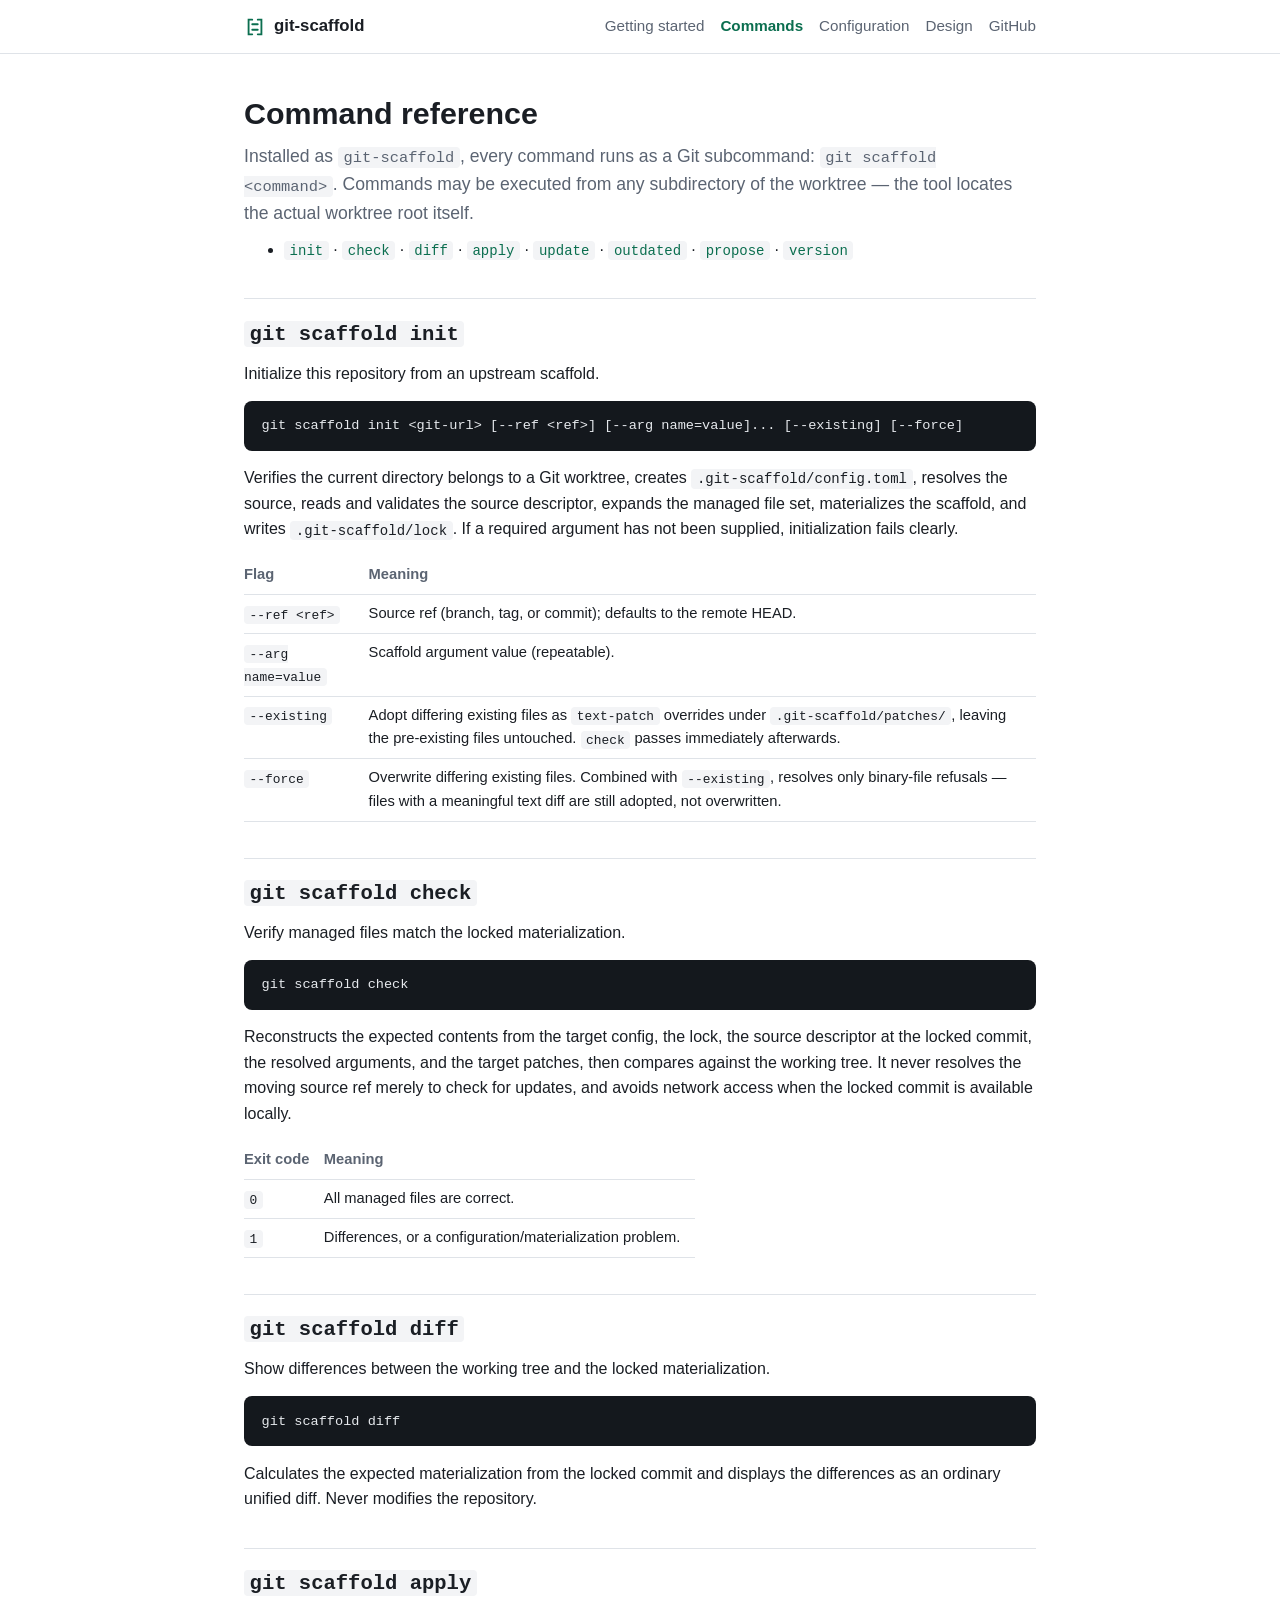
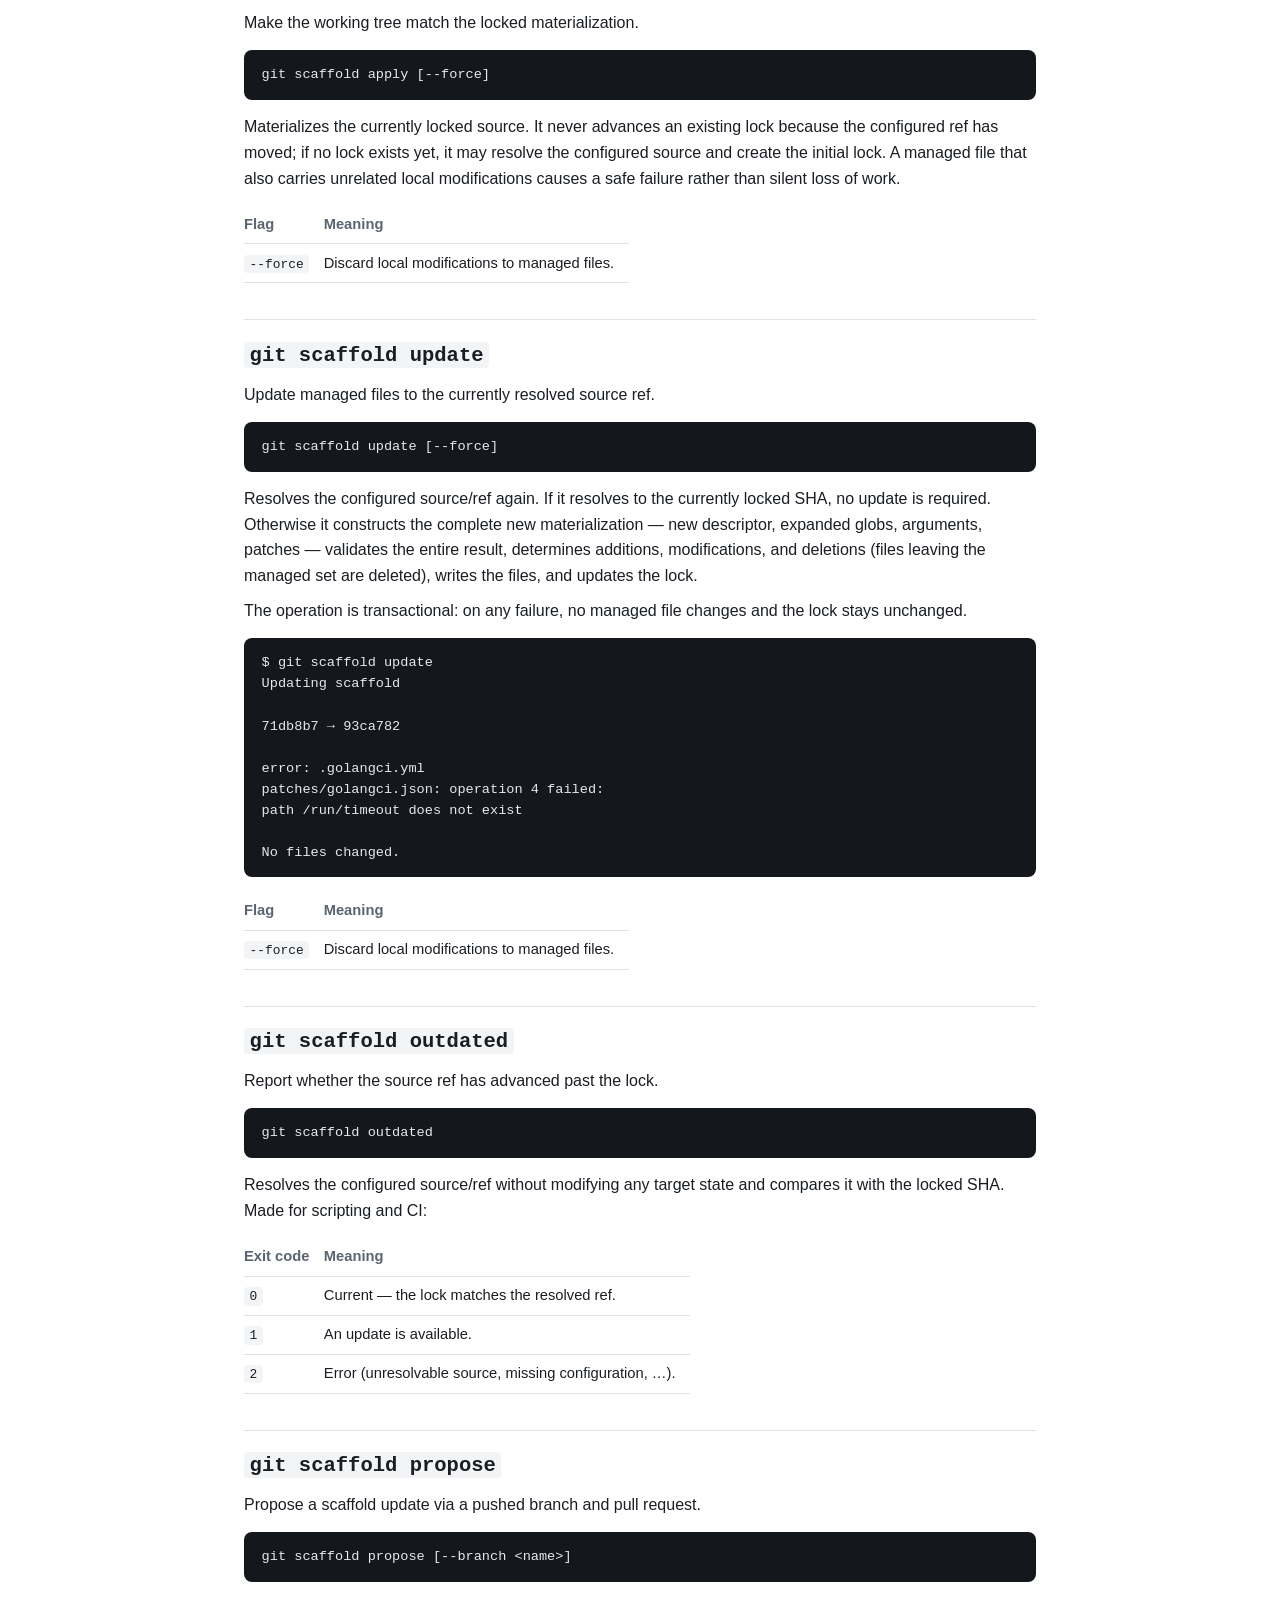
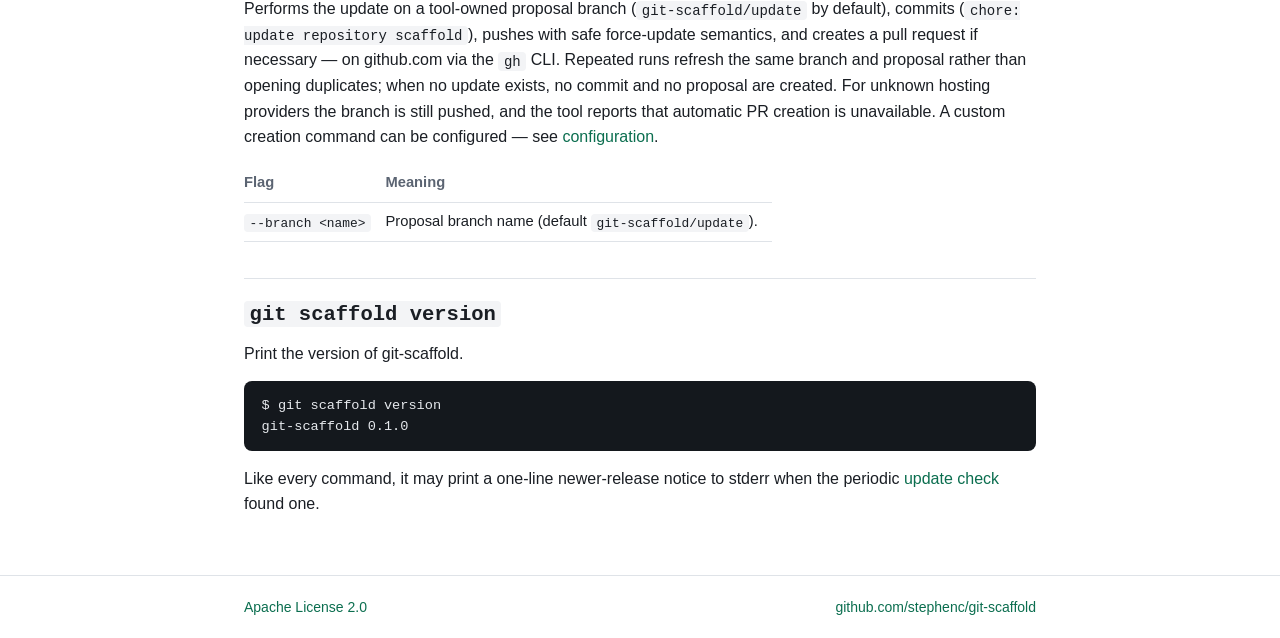
==== docs/commands.html @ 42dbfb37 "chore: initial implementation" ====
<!DOCTYPE html>
<html lang="en">
<head>
<meta charset="utf-8">
<meta name="viewport" content="width=device-width, initial-scale=1">
<title>Commands — git-scaffold</title>
<meta name="description" content="Reference for git scaffold init, check, diff, apply, update, outdated, propose, and version.">
<link rel="stylesheet" href="./style.css">
</head>
<body>

<header class="site">
  <div class="site-inner">
    <a class="brand" href="./index.html">
      <svg width="22" height="22" viewBox="0 0 24 24" fill="none" stroke="currentColor" stroke-width="2" stroke-linecap="round" style="color: var(--accent)" aria-hidden="true"><path d="M9 4H5v16h4"/><path d="M15 4h4v16h-4"/><path d="M9 9h6M9 15h6"/></svg>
      git-scaffold
    </a>
    <nav class="site-nav">
      <a href="./getting-started.html">Getting started</a>
      <a href="./commands.html" aria-current="page">Commands</a>
      <a href="./configuration.html">Configuration</a>
      <a href="./design.html">Design</a>
      <a href="https://github.com/stephenc/git-scaffold">GitHub</a>
    </nav>
  </div>
</header>

<main>

<h1>Command reference</h1>

<p class="lead">Installed as <code>git-scaffold</code>, every command runs as
a Git subcommand: <code>git scaffold &lt;command&gt;</code>. Commands may be
executed from any subdirectory of the worktree — the tool locates the actual
worktree root itself.</p>

<ul>
  <li><a href="#init"><code>init</code></a> ·
      <a href="#check"><code>check</code></a> ·
      <a href="#diff"><code>diff</code></a> ·
      <a href="#apply"><code>apply</code></a> ·
      <a href="#update"><code>update</code></a> ·
      <a href="#outdated"><code>outdated</code></a> ·
      <a href="#propose"><code>propose</code></a> ·
      <a href="#version"><code>version</code></a></li>
</ul>

<h2 id="init"><code>git scaffold init</code></h2>

<p>Initialize this repository from an upstream scaffold.</p>

<pre><code>git scaffold init &lt;git-url&gt; [--ref &lt;ref&gt;] [--arg name=value]... [--existing] [--force]</code></pre>

<p>Verifies the current directory belongs to a Git worktree, creates
<code>.git-scaffold/config.toml</code>, resolves the source, reads and
validates the source descriptor, expands the managed file set, materializes
the scaffold, and writes <code>.git-scaffold/lock</code>. If a required
argument has not been supplied, initialization fails clearly.</p>

<div class="table-wrap">
<table>
  <tr><th>Flag</th><th>Meaning</th></tr>
  <tr><td><code>--ref &lt;ref&gt;</code></td>
      <td>Source ref (branch, tag, or commit); defaults to the remote HEAD.</td></tr>
  <tr><td><code>--arg name=value</code></td>
      <td>Scaffold argument value (repeatable).</td></tr>
  <tr><td><code>--existing</code></td>
      <td>Adopt differing existing files as <code>text-patch</code> overrides
      under <code>.git-scaffold/patches/</code>, leaving the pre-existing
      files untouched. <code>check</code> passes immediately afterwards.</td></tr>
  <tr><td><code>--force</code></td>
      <td>Overwrite differing existing files. Combined with
      <code>--existing</code>, resolves only binary-file refusals — files with
      a meaningful text diff are still adopted, not overwritten.</td></tr>
</table>
</div>

<h2 id="check"><code>git scaffold check</code></h2>

<p>Verify managed files match the locked materialization.</p>

<pre><code>git scaffold check</code></pre>

<p>Reconstructs the expected contents from the target config, the lock, the
source descriptor at the locked commit, the resolved arguments, and the
target patches, then compares against the working tree. It never resolves the
moving source ref merely to check for updates, and avoids network access when
the locked commit is available locally.</p>

<div class="table-wrap">
<table>
  <tr><th>Exit code</th><th>Meaning</th></tr>
  <tr><td><code>0</code></td><td>All managed files are correct.</td></tr>
  <tr><td><code>1</code></td><td>Differences, or a configuration/materialization problem.</td></tr>
</table>
</div>

<h2 id="diff"><code>git scaffold diff</code></h2>

<p>Show differences between the working tree and the locked materialization.</p>

<pre><code>git scaffold diff</code></pre>

<p>Calculates the expected materialization from the locked commit and
displays the differences as an ordinary unified diff. Never modifies the
repository.</p>

<h2 id="apply"><code>git scaffold apply</code></h2>

<p>Make the working tree match the locked materialization.</p>

<pre><code>git scaffold apply [--force]</code></pre>

<p>Materializes the currently locked source. It never advances an existing
lock because the configured ref has moved; if no lock exists yet, it may
resolve the configured source and create the initial lock. A managed file
that also carries unrelated local modifications causes a safe failure rather
than silent loss of work.</p>

<div class="table-wrap">
<table>
  <tr><th>Flag</th><th>Meaning</th></tr>
  <tr><td><code>--force</code></td>
      <td>Discard local modifications to managed files.</td></tr>
</table>
</div>

<h2 id="update"><code>git scaffold update</code></h2>

<p>Update managed files to the currently resolved source ref.</p>

<pre><code>git scaffold update [--force]</code></pre>

<p>Resolves the configured source/ref again. If it resolves to the currently
locked SHA, no update is required. Otherwise it constructs the complete new
materialization — new descriptor, expanded globs, arguments, patches —
validates the entire result, determines additions, modifications, and
deletions (files leaving the managed set are deleted), writes the files, and
updates the lock.</p>

<p>The operation is transactional: on any failure, no managed file changes
and the lock stays unchanged.</p>

<pre><code>$ git scaffold update
Updating scaffold

71db8b7 → 93ca782

error: .golangci.yml
patches/golangci.json: operation 4 failed:
path /run/timeout does not exist

No files changed.</code></pre>

<div class="table-wrap">
<table>
  <tr><th>Flag</th><th>Meaning</th></tr>
  <tr><td><code>--force</code></td>
      <td>Discard local modifications to managed files.</td></tr>
</table>
</div>

<h2 id="outdated"><code>git scaffold outdated</code></h2>

<p>Report whether the source ref has advanced past the lock.</p>

<pre><code>git scaffold outdated</code></pre>

<p>Resolves the configured source/ref without modifying any target state and
compares it with the locked SHA. Made for scripting and CI:</p>

<div class="table-wrap">
<table>
  <tr><th>Exit code</th><th>Meaning</th></tr>
  <tr><td><code>0</code></td><td>Current — the lock matches the resolved ref.</td></tr>
  <tr><td><code>1</code></td><td>An update is available.</td></tr>
  <tr><td><code>2</code></td><td>Error (unresolvable source, missing configuration, …).</td></tr>
</table>
</div>

<h2 id="propose"><code>git scaffold propose</code></h2>

<p>Propose a scaffold update via a pushed branch and pull request.</p>

<pre><code>git scaffold propose [--branch &lt;name&gt;]</code></pre>

<p>Performs the update on a tool-owned proposal branch
(<code>git-scaffold/update</code> by default), commits
(<code>chore: update repository scaffold</code>), pushes with safe
force-update semantics, and creates a pull request if necessary — on
github.com via the <code>gh</code> CLI. Repeated runs refresh the same branch
and proposal rather than opening duplicates; when no update exists, no commit
and no proposal are created. For unknown hosting providers the branch is
still pushed, and the tool reports that automatic PR creation is unavailable.
A custom creation command can be configured — see
<a href="./configuration.html#propose">configuration</a>.</p>

<div class="table-wrap">
<table>
  <tr><th>Flag</th><th>Meaning</th></tr>
  <tr><td><code>--branch &lt;name&gt;</code></td>
      <td>Proposal branch name (default <code>git-scaffold/update</code>).</td></tr>
</table>
</div>

<h2 id="version"><code>git scaffold version</code></h2>

<p>Print the version of git-scaffold.</p>

<pre><code>$ git scaffold version
git-scaffold 0.1.0</code></pre>

<p>Like every command, it may print a one-line newer-release notice to stderr
when the periodic <a href="./configuration.html#tool">update check</a> found
one.</p>

</main>

<footer class="site">
  <div class="site-inner">
    <span><a href="https://github.com/stephenc/git-scaffold/blob/main/LICENSE">Apache License 2.0</a></span>
    <span><a href="https://github.com/stephenc/git-scaffold">github.com/stephenc/git-scaffold</a></span>
  </div>
</footer>

</body>
</html>
---- docs/style.css ----
/* git-scaffold site — hand-written, no build step */

:root {
  --bg: #ffffff;
  --bg-soft: #f6f7f9;
  --fg: #1a1e24;
  --fg-muted: #5b6472;
  --accent: #0b6e4f;
  --accent-soft: #e5f2ec;
  --border: #dfe3e8;
  --code-bg: #f3f4f6;
  --pre-bg: #14181d;
  --pre-fg: #e6e9ed;
  --pre-comment: #8b95a3;
  --link: #0b6e4f;
}

@media (prefers-color-scheme: dark) {
  :root {
    --bg: #12151a;
    --bg-soft: #191d24;
    --fg: #e4e7eb;
    --fg-muted: #99a2af;
    --accent: #4cc296;
    --accent-soft: #16241f;
    --border: #2a303a;
    --code-bg: #21262e;
    --pre-bg: #0c0f13;
    --pre-fg: #dce0e5;
    --pre-comment: #7b8592;
    --link: #4cc296;
  }
}

* { box-sizing: border-box; }

html { -webkit-text-size-adjust: 100%; }

body {
  margin: 0;
  background: var(--bg);
  color: var(--fg);
  font-family: -apple-system, BlinkMacSystemFont, "Segoe UI", Roboto,
    "Helvetica Neue", Arial, sans-serif;
  font-size: 16px;
  line-height: 1.6;
}

a { color: var(--link); text-decoration: none; }
a:hover { text-decoration: underline; }

/* ---------- header ---------- */

header.site {
  border-bottom: 1px solid var(--border);
  background: var(--bg);
}

.site-inner {
  max-width: 52rem;
  margin: 0 auto;
  padding: 0.75rem 1.25rem;
  display: flex;
  align-items: center;
  gap: 1rem;
  flex-wrap: wrap;
}

.brand {
  display: flex;
  align-items: center;
  gap: 0.5rem;
  font-weight: 600;
  color: var(--fg);
  font-size: 1.05rem;
}
.brand:hover { text-decoration: none; }
.brand svg { display: block; }

nav.site-nav {
  display: flex;
  gap: 0.25rem 1rem;
  flex-wrap: wrap;
  margin-left: auto;
  font-size: 0.95rem;
}
nav.site-nav a { color: var(--fg-muted); padding: 0.15rem 0; }
nav.site-nav a:hover { color: var(--fg); text-decoration: none; }
nav.site-nav a[aria-current="page"] {
  color: var(--accent);
  font-weight: 600;
}

/* ---------- layout ---------- */

main {
  max-width: 52rem;
  margin: 0 auto;
  padding: 1.5rem 1.25rem 3rem;
}

h1 { font-size: 1.9rem; line-height: 1.25; margin: 1rem 0 0.5rem; }
h2 {
  font-size: 1.35rem;
  margin: 2.25rem 0 0.5rem;
  padding-top: 1rem;
  border-top: 1px solid var(--border);
}
h3 { font-size: 1.1rem; margin: 1.75rem 0 0.4rem; }
h2 code, h3 code { font-size: 0.95em; }

p, ul, ol { margin: 0.6rem 0; }
li { margin: 0.25rem 0; }

.lead { font-size: 1.1rem; color: var(--fg-muted); }

hr { border: none; border-top: 1px solid var(--border); margin: 2rem 0; }

/* ---------- code ---------- */

code, pre, kbd {
  font-family: ui-monospace, SFMono-Regular, "SF Mono", Menlo, Consolas,
    "Liberation Mono", monospace;
}

code {
  background: var(--code-bg);
  padding: 0.1rem 0.35rem;
  border-radius: 4px;
  font-size: 0.875em;
}

pre {
  background: var(--pre-bg);
  color: var(--pre-fg);
  border-radius: 8px;
  padding: 0.9rem 1.1rem;
  overflow-x: auto;
  font-size: 0.85rem;
  line-height: 1.55;
  margin: 0.9rem 0;
}

pre code {
  background: none;
  padding: 0;
  border-radius: 0;
  font-size: inherit;
  color: inherit;
}

pre .cm { color: var(--pre-comment); }

/* ---------- hero (index) ---------- */

.hero { padding: 2.25rem 0 1rem; }
.hero h1 {
  font-size: 2.3rem;
  margin: 0.5rem 0;
  letter-spacing: -0.02em;
}
.hero .tagline {
  font-size: 1.2rem;
  color: var(--fg-muted);
  max-width: 40rem;
  margin: 0.75rem 0 1.25rem;
}
.hero .tagline strong { color: var(--fg); }

.cta { display: flex; gap: 0.75rem; flex-wrap: wrap; margin: 1.25rem 0; }
.btn {
  display: inline-block;
  padding: 0.5rem 1.1rem;
  border-radius: 6px;
  font-weight: 600;
  font-size: 0.95rem;
  border: 1px solid var(--border);
  color: var(--fg);
}
.btn:hover { text-decoration: none; border-color: var(--fg-muted); }
.btn.primary {
  background: var(--accent);
  border-color: var(--accent);
  color: #fff;
}
@media (prefers-color-scheme: dark) {
  .btn.primary { color: #0c1512; }
}
.btn.primary:hover { filter: brightness(1.08); }

/* ---------- feature grid ---------- */

.features {
  display: grid;
  grid-template-columns: repeat(auto-fit, minmax(15rem, 1fr));
  gap: 0.9rem;
  margin: 1.5rem 0;
  padding: 0;
  list-style: none;
}
.features li {
  margin: 0;
  padding: 0.9rem 1rem;
  border: 1px solid var(--border);
  border-radius: 8px;
  background: var(--bg-soft);
}
.features h3 { margin: 0 0 0.3rem; font-size: 1rem; }
.features p { margin: 0; font-size: 0.92rem; color: var(--fg-muted); }

/* ---------- tables ---------- */

.table-wrap { overflow-x: auto; margin: 0.9rem 0; }
table {
  border-collapse: collapse;
  font-size: 0.92rem;
  min-width: 24rem;
}
th, td {
  text-align: left;
  padding: 0.45rem 0.9rem 0.45rem 0;
  border-bottom: 1px solid var(--border);
  vertical-align: top;
}
th { color: var(--fg-muted); font-weight: 600; }

/* ---------- notes ---------- */

.note {
  border-left: 3px solid var(--accent);
  background: var(--accent-soft);
  padding: 0.6rem 1rem;
  border-radius: 0 6px 6px 0;
  margin: 0.9rem 0;
  font-size: 0.95rem;
}

blockquote {
  margin: 1rem 0;
  padding: 0.6rem 1.1rem;
  border-left: 3px solid var(--accent);
  background: var(--bg-soft);
  border-radius: 0 6px 6px 0;
  color: var(--fg);
  font-style: italic;
}
blockquote p { margin: 0.2rem 0; }

/* ---------- footer ---------- */

footer.site {
  border-top: 1px solid var(--border);
  color: var(--fg-muted);
  font-size: 0.875rem;
}
footer.site .site-inner {
  padding: 1.25rem;
  justify-content: space-between;
}

@media (max-width: 480px) {
  .hero h1 { font-size: 1.8rem; }
  h1 { font-size: 1.55rem; }
}
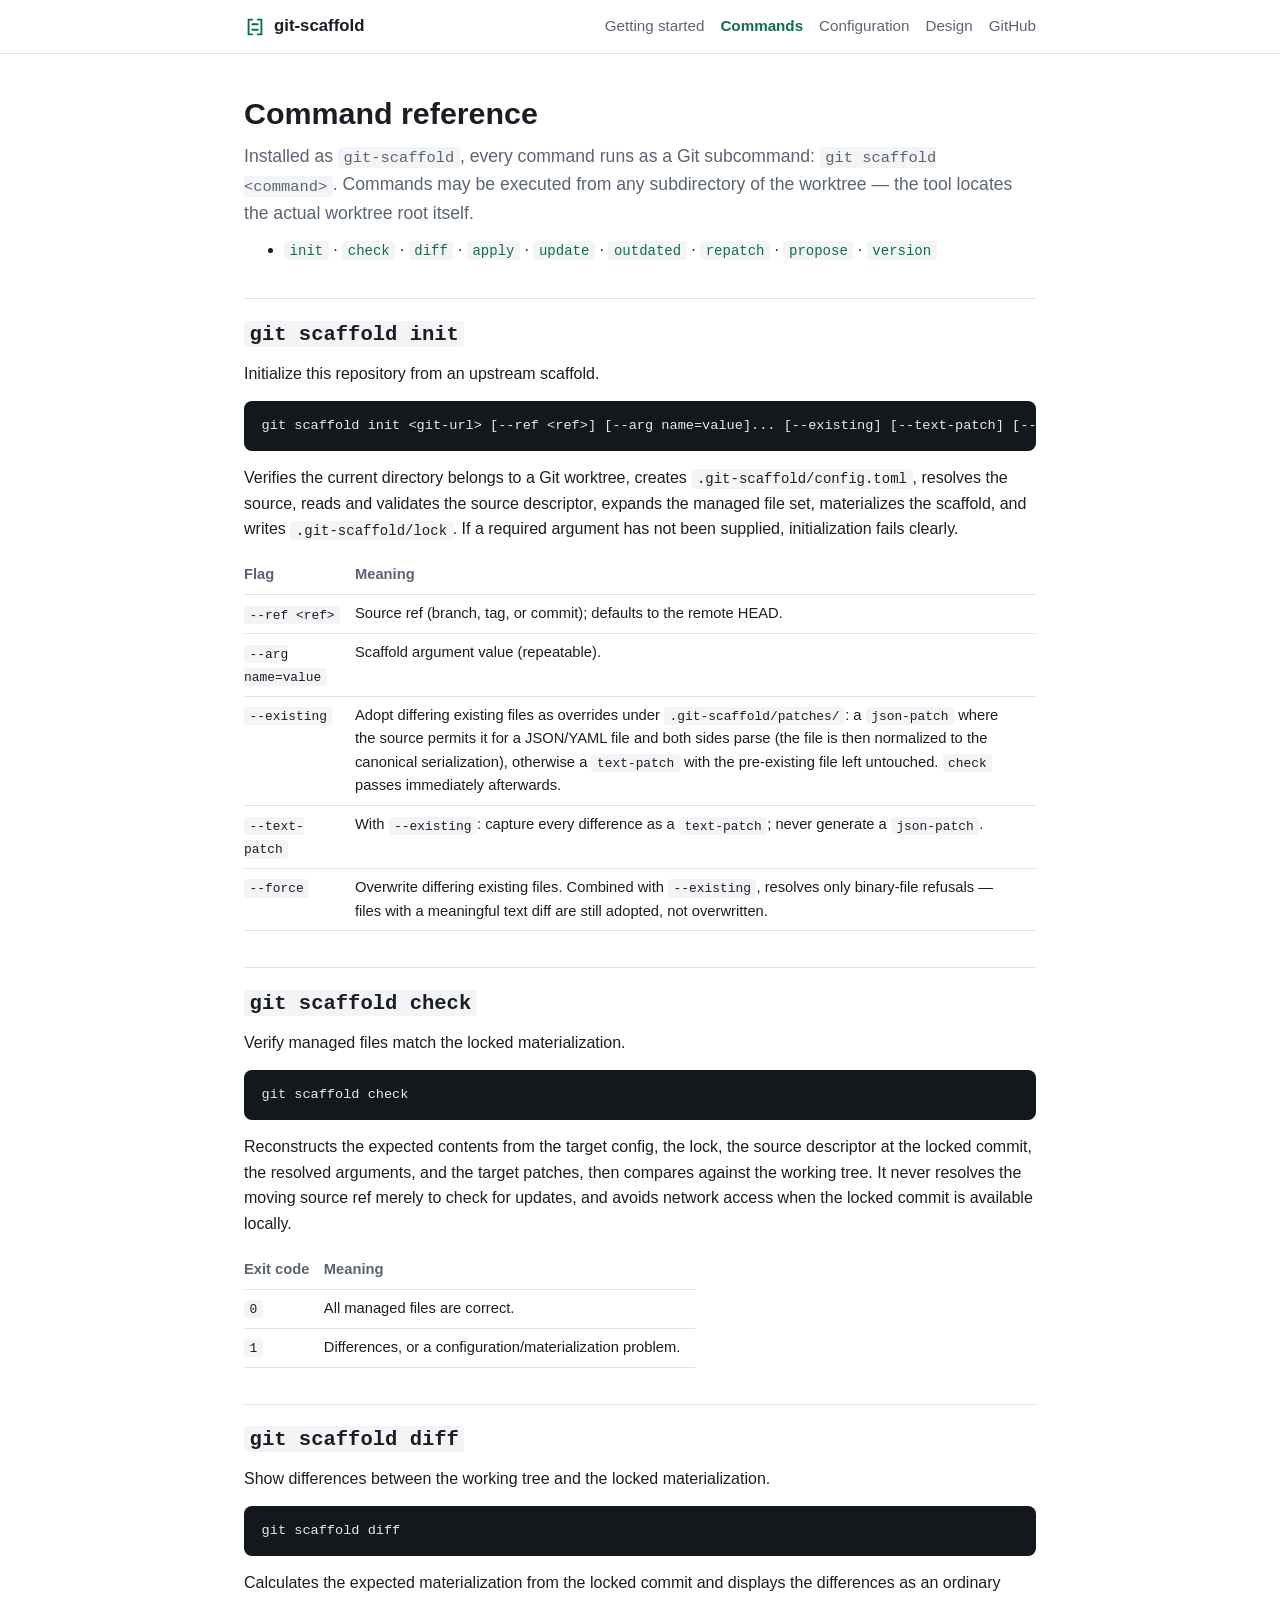
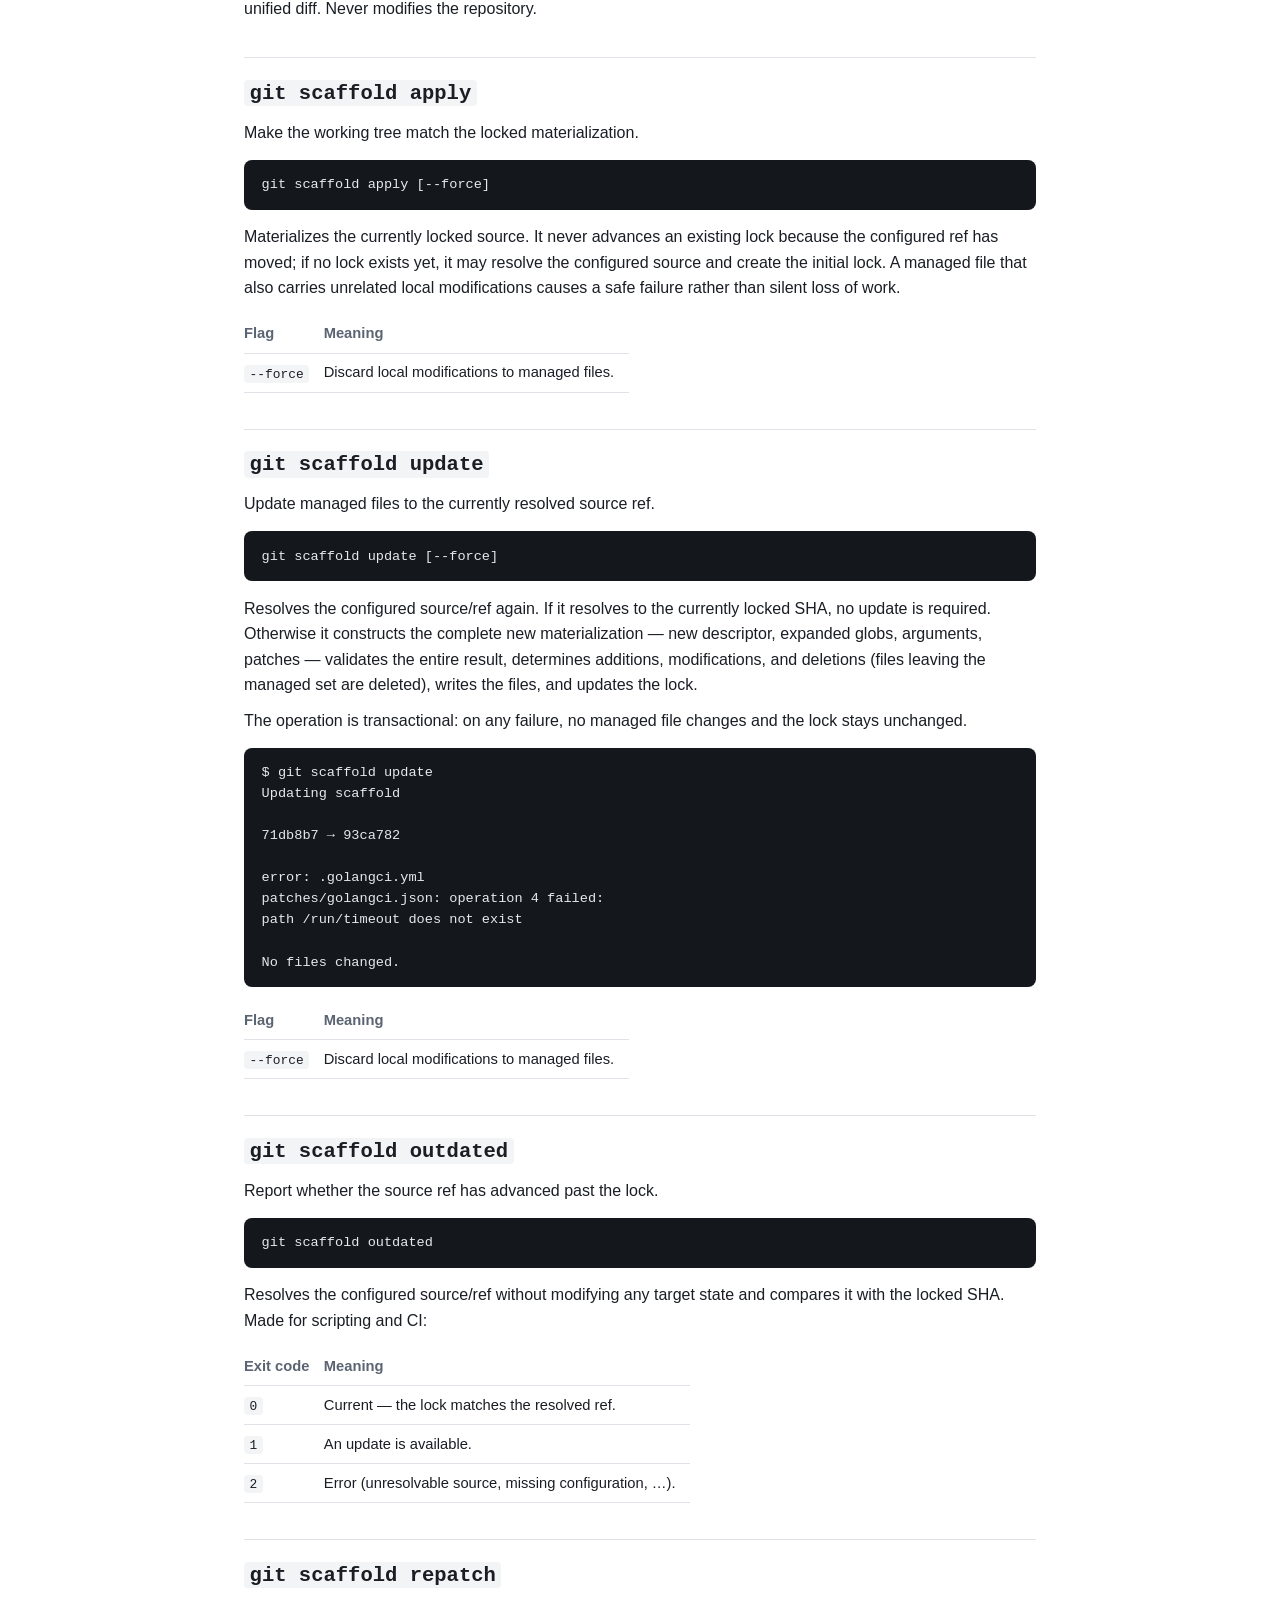
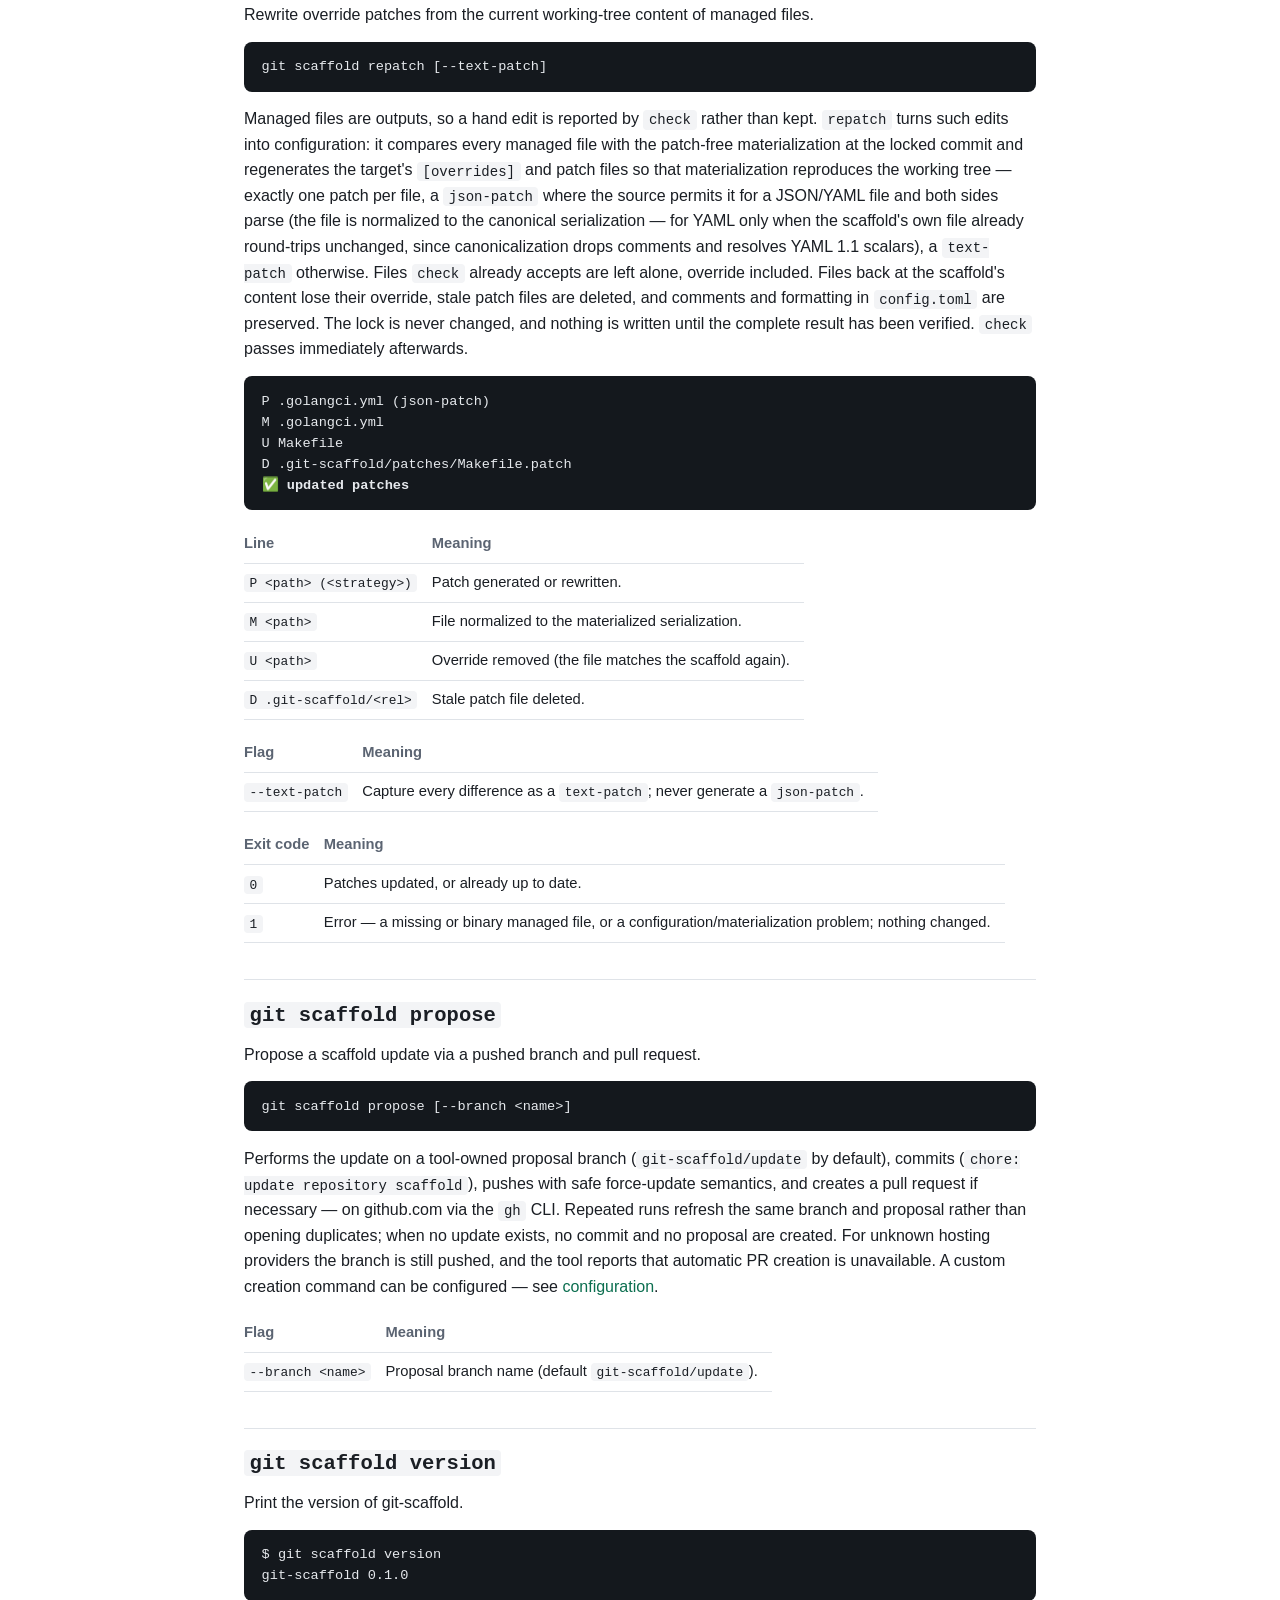
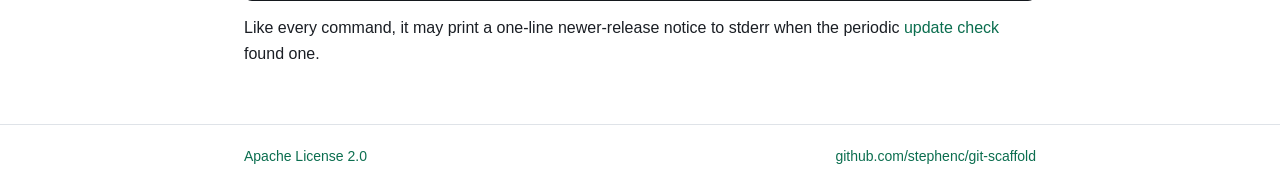
==== commit 1b5259de: "feat: add repatch command and prefer json-patch when adopting files" ====
--- a/docs/commands.html
+++ b/docs/commands.html
@@ -41,6 +41,7 @@
       <a href="#apply"><code>apply</code></a> ·
       <a href="#update"><code>update</code></a> ·
       <a href="#outdated"><code>outdated</code></a> ·
+      <a href="#repatch"><code>repatch</code></a> ·
       <a href="#propose"><code>propose</code></a> ·
       <a href="#version"><code>version</code></a></li>
 </ul>
@@ -49,7 +50,7 @@
 
 <p>Initialize this repository from an upstream scaffold.</p>
 
-<pre><code>git scaffold init &lt;git-url&gt; [--ref &lt;ref&gt;] [--arg name=value]... [--existing] [--force]</code></pre>
+<pre><code>git scaffold init &lt;git-url&gt; [--ref &lt;ref&gt;] [--arg name=value]... [--existing] [--text-patch] [--force]</code></pre>
 
 <p>Verifies the current directory belongs to a Git worktree, creates
 <code>.git-scaffold/config.toml</code>, resolves the source, reads and
@@ -65,9 +66,15 @@
   <tr><td><code>--arg name=value</code></td>
       <td>Scaffold argument value (repeatable).</td></tr>
   <tr><td><code>--existing</code></td>
-      <td>Adopt differing existing files as <code>text-patch</code> overrides
-      under <code>.git-scaffold/patches/</code>, leaving the pre-existing
-      files untouched. <code>check</code> passes immediately afterwards.</td></tr>
+      <td>Adopt differing existing files as overrides under
+      <code>.git-scaffold/patches/</code>: a <code>json-patch</code> where
+      the source permits it for a JSON/YAML file and both sides parse (the
+      file is then normalized to the canonical serialization), otherwise a
+      <code>text-patch</code> with the pre-existing file left untouched.
+      <code>check</code> passes immediately afterwards.</td></tr>
+  <tr><td><code>--text-patch</code></td>
+      <td>With <code>--existing</code>: capture every difference as a
+      <code>text-patch</code>; never generate a <code>json-patch</code>.</td></tr>
   <tr><td><code>--force</code></td>
       <td>Overwrite differing existing files. Combined with
       <code>--existing</code>, resolves only binary-file refusals — files with
@@ -175,6 +182,64 @@
   <tr><td><code>0</code></td><td>Current — the lock matches the resolved ref.</td></tr>
   <tr><td><code>1</code></td><td>An update is available.</td></tr>
   <tr><td><code>2</code></td><td>Error (unresolvable source, missing configuration, …).</td></tr>
+</table>
+</div>
+
+<h2 id="repatch"><code>git scaffold repatch</code></h2>
+
+<p>Rewrite override patches from the current working-tree content of managed
+files.</p>
+
+<pre><code>git scaffold repatch [--text-patch]</code></pre>
+
+<p>Managed files are outputs, so a hand edit is reported by
+<code>check</code> rather than kept. <code>repatch</code> turns such edits
+into configuration: it compares every managed file with the patch-free
+materialization at the locked commit and regenerates the target's
+<code>[overrides]</code> and patch files so that materialization reproduces
+the working tree — exactly one patch per file, a <code>json-patch</code>
+where the source permits it for a JSON/YAML file and both sides parse
+(the file is normalized to the canonical serialization — for YAML only
+when the scaffold's own file already round-trips unchanged, since
+canonicalization drops comments and resolves YAML 1.1 scalars), a
+<code>text-patch</code> otherwise. Files <code>check</code> already accepts
+are left alone, override included. Files back at the scaffold's content lose
+their override, stale patch files are deleted, and comments and formatting
+in <code>config.toml</code> are preserved. The lock is never changed, and
+nothing is written until the complete result has been verified.
+<code>check</code> passes immediately afterwards.</p>
+
+<pre><code>P .golangci.yml (json-patch)
+M .golangci.yml
+U Makefile
+D .git-scaffold/patches/Makefile.patch
+<b>✅️ updated patches</b></code></pre>
+
+<div class="table-wrap">
+<table>
+  <tr><th>Line</th><th>Meaning</th></tr>
+  <tr><td><code>P &lt;path&gt; (&lt;strategy&gt;)</code></td><td>Patch generated or rewritten.</td></tr>
+  <tr><td><code>M &lt;path&gt;</code></td><td>File normalized to the materialized serialization.</td></tr>
+  <tr><td><code>U &lt;path&gt;</code></td><td>Override removed (the file matches the scaffold again).</td></tr>
+  <tr><td><code>D .git-scaffold/&lt;rel&gt;</code></td><td>Stale patch file deleted.</td></tr>
+</table>
+</div>
+
+<div class="table-wrap">
+<table>
+  <tr><th>Flag</th><th>Meaning</th></tr>
+  <tr><td><code>--text-patch</code></td>
+      <td>Capture every difference as a <code>text-patch</code>; never
+      generate a <code>json-patch</code>.</td></tr>
+</table>
+</div>
+
+<div class="table-wrap">
+<table>
+  <tr><th>Exit code</th><th>Meaning</th></tr>
+  <tr><td><code>0</code></td><td>Patches updated, or already up to date.</td></tr>
+  <tr><td><code>1</code></td><td>Error — a missing or binary managed file, or a
+  configuration/materialization problem; nothing changed.</td></tr>
 </table>
 </div>
 
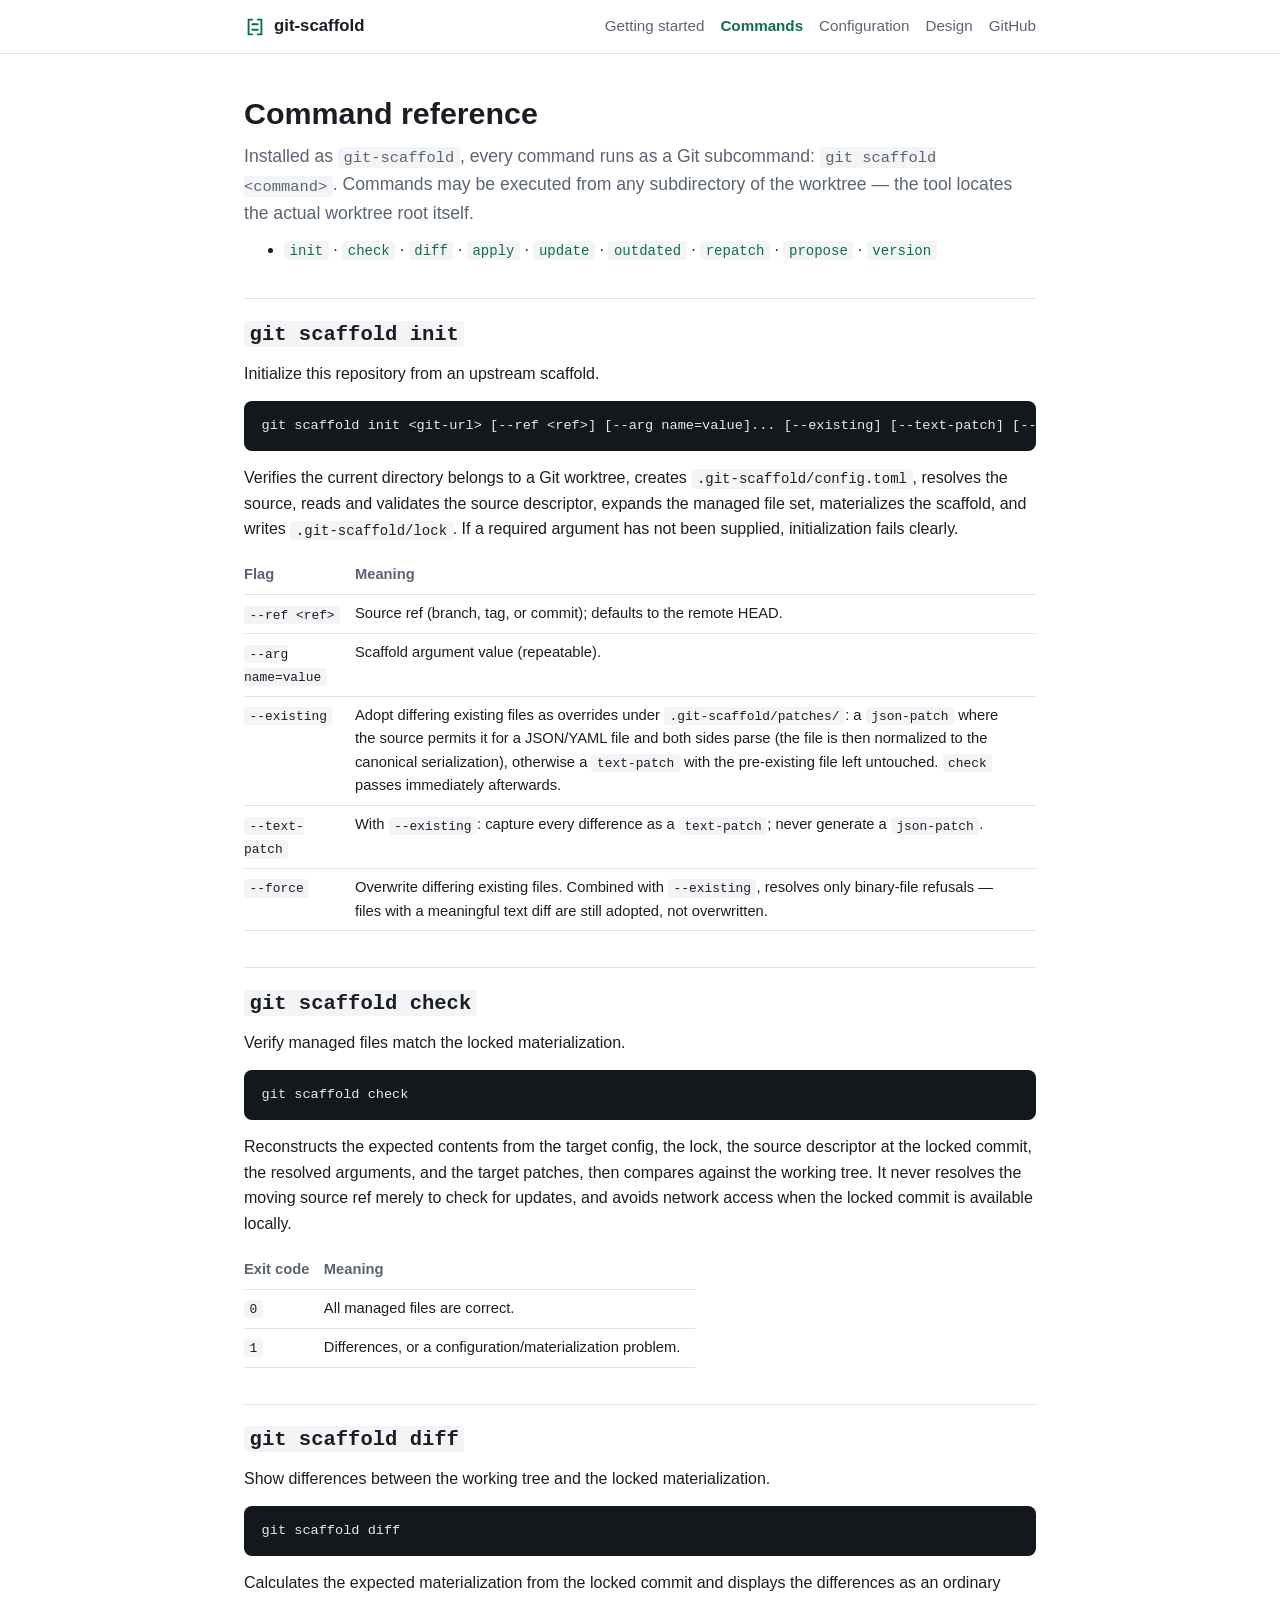
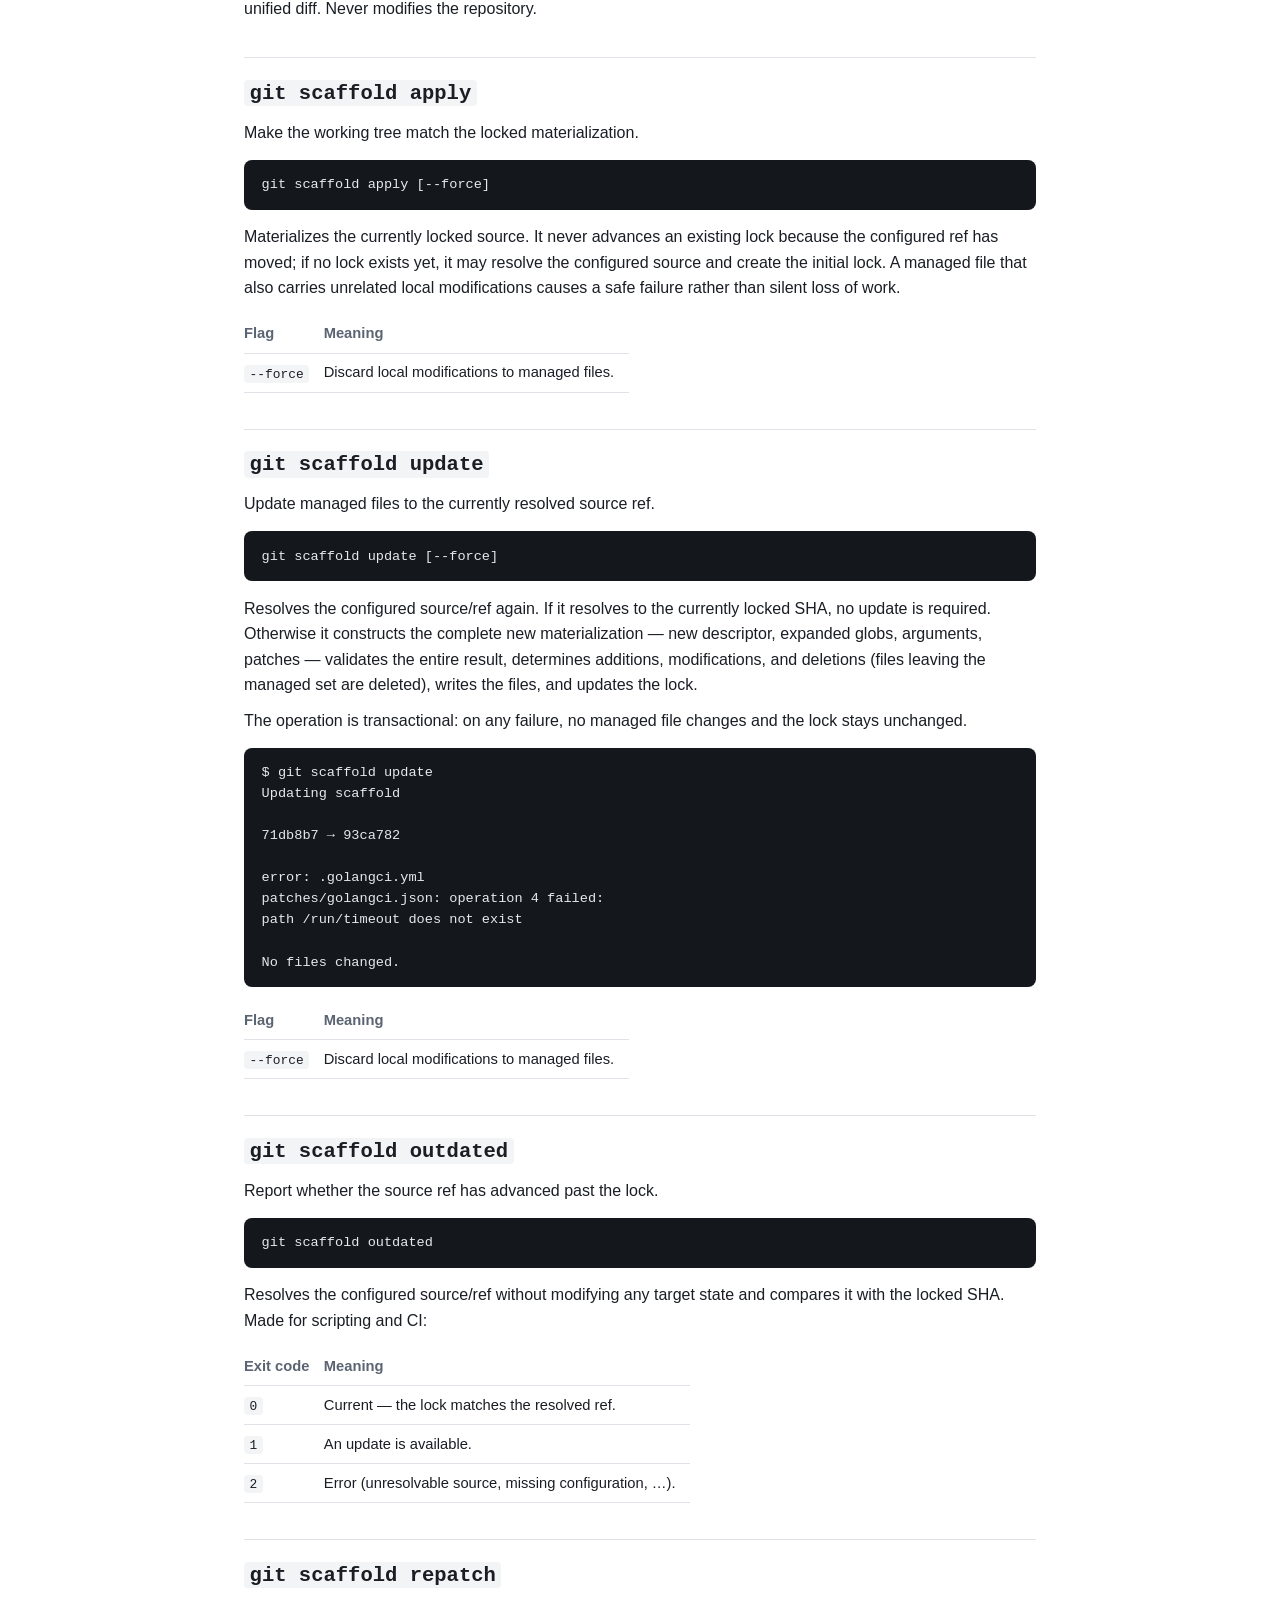
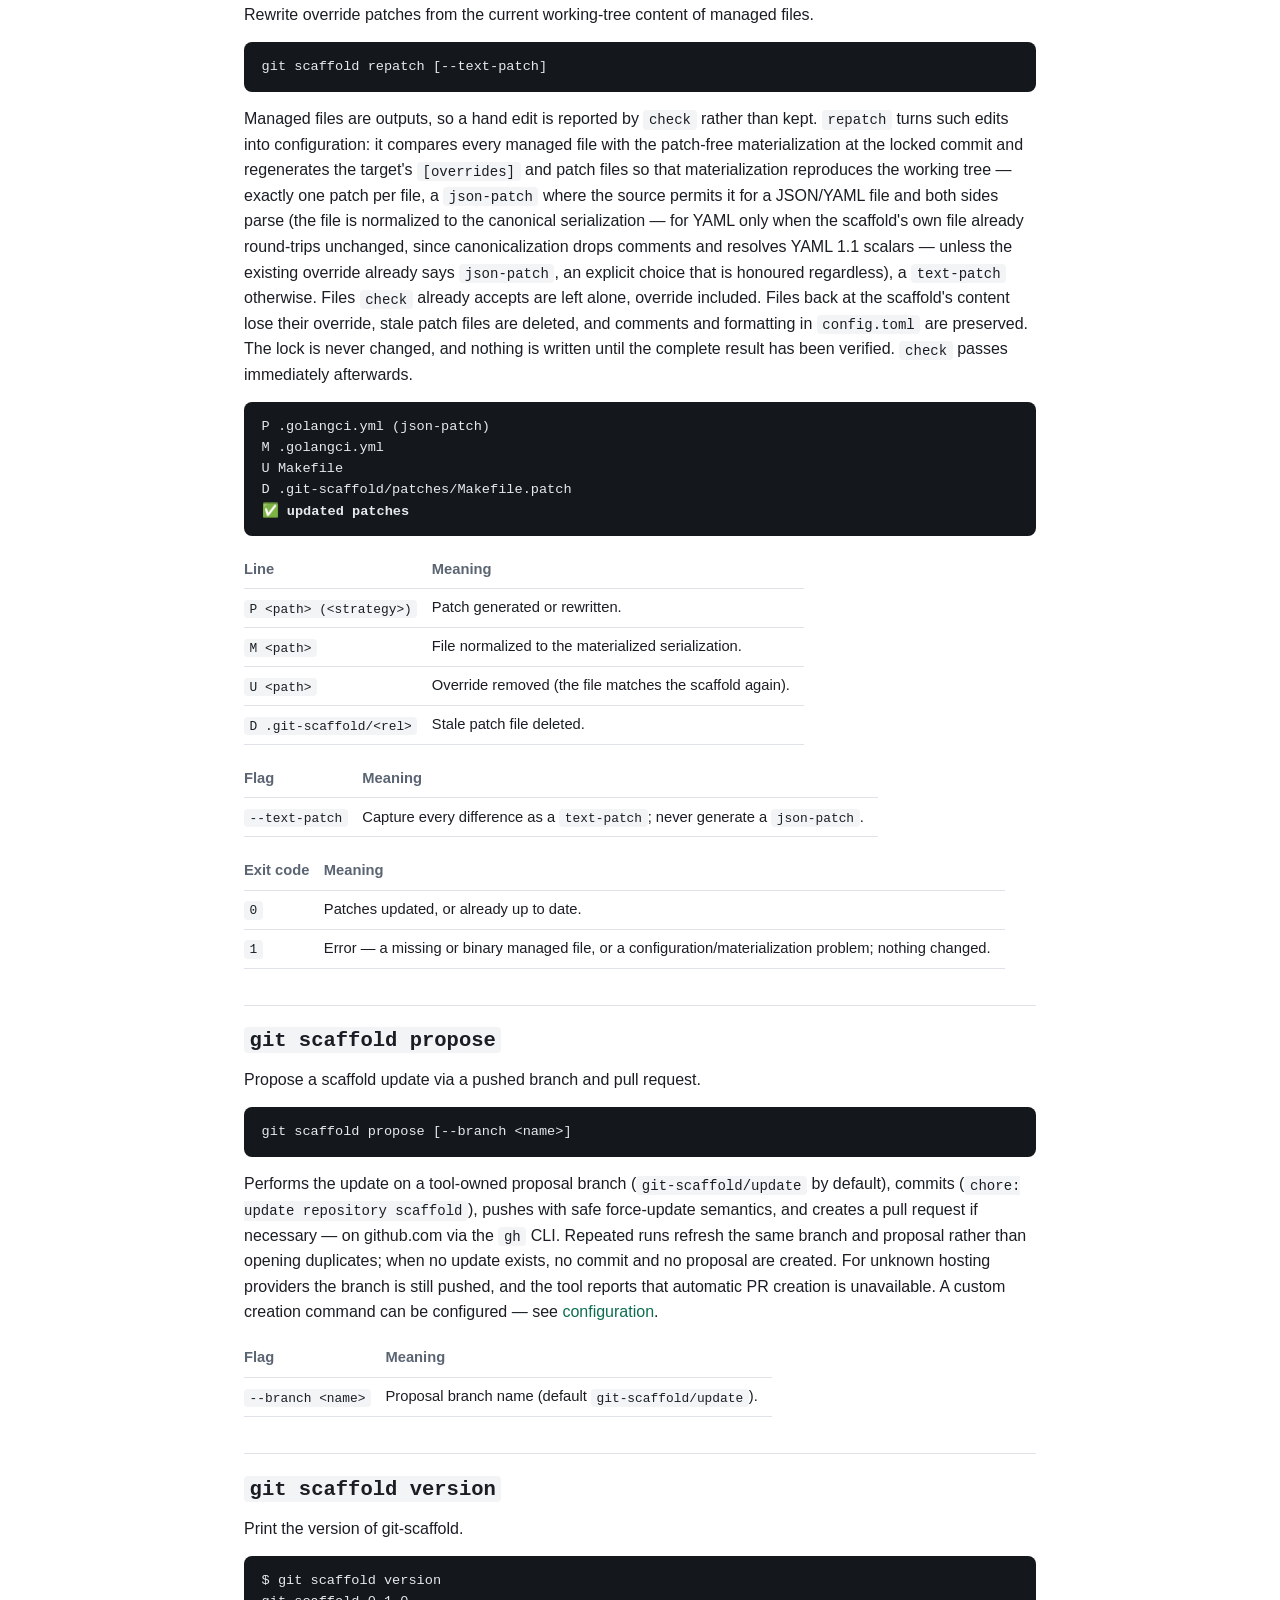
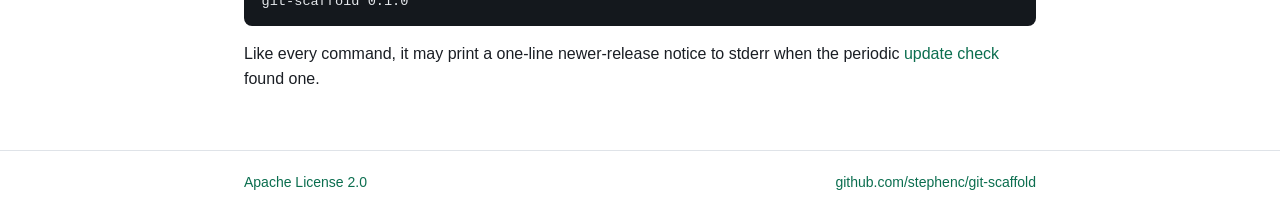
==== commit 87a300ca: "fix: surface non-override materialization errors in repatch" ====
--- a/docs/commands.html
+++ b/docs/commands.html
@@ -201,8 +201,9 @@
 where the source permits it for a JSON/YAML file and both sides parse
 (the file is normalized to the canonical serialization — for YAML only
 when the scaffold's own file already round-trips unchanged, since
-canonicalization drops comments and resolves YAML 1.1 scalars), a
-<code>text-patch</code> otherwise. Files <code>check</code> already accepts
+canonicalization drops comments and resolves YAML 1.1 scalars — unless the
+existing override already says <code>json-patch</code>, an explicit choice
+that is honoured regardless), a <code>text-patch</code> otherwise. Files <code>check</code> already accepts
 are left alone, override included. Files back at the scaffold's content lose
 their override, stale patch files are deleted, and comments and formatting
 in <code>config.toml</code> are preserved. The lock is never changed, and
